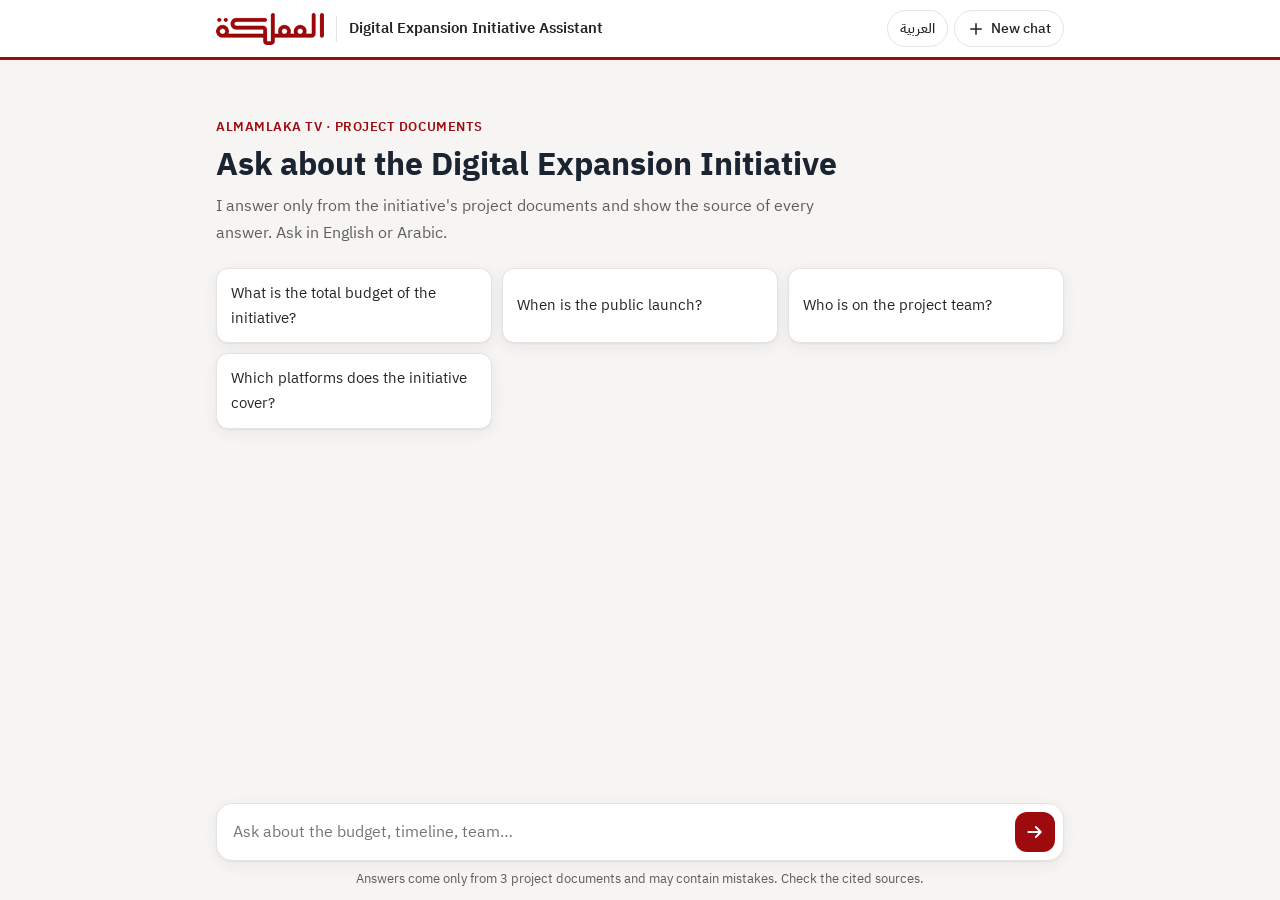
==== static/index.html @ 6aee0638 "Almamlaka TV RAG assistant: bilingual, cited, conflict-aware Answers questions about the Digital Exp" ====
<!doctype html>
<html lang="en" dir="ltr">
<head>
  <meta charset="utf-8">
  <meta name="viewport" content="width=device-width, initial-scale=1">
  <title>Almamlaka TV Assistant</title>
  <meta name="description" content="Ask questions about Almamlaka TV's Digital Expansion Initiative. Answers come only from the project documents, with sources.">
  <meta name="theme-color" content="#9e0b0f">
  <link rel="icon" type="image/png" href="/static/logo.png">
  <link rel="preconnect" href="https://fonts.googleapis.com">
  <link rel="preconnect" href="https://fonts.gstatic.com" crossorigin>
  <link href="https://fonts.googleapis.com/css2?family=IBM+Plex+Sans+Arabic:wght@400;500;600;700&display=swap" rel="stylesheet">
  <link rel="stylesheet" href="/static/styles.css">
</head>
<body>
  <header class="topbar">
    <div class="topbar-inner">
      <a class="brand" href="/" aria-label="Almamlaka TV">
        <img class="brand-logo" src="/static/logo.png" alt="قناة المملكة" width="119" height="35">
        <span class="brand-divider" aria-hidden="true"></span>
        <span class="brand-title" data-i18n="title"></span>
      </a>
      <div class="topbar-actions">
        <button class="btn-ghost" id="lang-toggle" type="button" data-i18n-aria="switchLanguage"></button>
        <button class="btn-ghost" id="new-chat" type="button">
          <svg viewBox="0 0 24 24" width="18" height="18" aria-hidden="true"><path d="M12 5v14M5 12h14" stroke="currentColor" stroke-width="2" stroke-linecap="round" fill="none"/></svg>
          <span data-i18n="newChat"></span>
        </button>
      </div>
    </div>
  </header>

  <main class="chat" id="chat">
    <section class="welcome" id="welcome">
      <p class="eyebrow" data-i18n="eyebrow"></p>
      <h1 data-i18n="welcomeTitle"></h1>
      <p class="welcome-text" data-i18n="welcomeText"></p>
      <div class="suggestions" id="suggestions"></div>
    </section>
    <ol class="messages" id="messages" aria-live="polite"></ol>
  </main>

  <footer class="composer-wrap">
    <form class="composer" id="composer">
      <label class="visually-hidden" for="input" data-i18n="inputLabel"></label>
      <textarea id="input" rows="1" dir="auto" maxlength="1000" autocomplete="off" data-i18n-placeholder="placeholder"></textarea>
      <button class="send" id="send" type="submit" data-i18n-aria="send">
        <svg viewBox="0 0 24 24" width="20" height="20" aria-hidden="true"><path d="M4 12h14M13 6l6 6-6 6" stroke="currentColor" stroke-width="2.2" stroke-linecap="round" stroke-linejoin="round" fill="none"/></svg>
      </button>
    </form>
    <p class="disclaimer" data-i18n="disclaimer"></p>
  </footer>

  <script src="/static/app.js"></script>
</body>
</html>
---- static/styles.css ----
/* Almamlaka TV palette, taken from almamlakatv.com's own CSS variables. */
:root {
  --brand: #9e0b0f;          /* --primary-color */
  --brand-hover: #82090c;
  --brand-tint: #f9ecec;
  --navy: #1b2431;           /* --primary-dark-color */
  --ink: #212529;
  --ink-2: #343434;          /* --secondary-color */
  --muted: #5d5d5d;
  --line: #e6e3e1;
  --surface: #ffffff;
  --page: #f6f5f3;
  --warn-bg: #fff6e5;
  --warn-line: #e8b65a;
  --warn-ink: #7a4b00;
  --info-bg: #f1f2f4;
  --radius: 14px;
  --shadow: 0 1px 2px rgba(27, 36, 49, .06), 0 4px 16px rgba(27, 36, 49, .06);
  --font: "IBM Plex Sans Arabic", system-ui, -apple-system, "Segoe UI", Tahoma, sans-serif;
  color-scheme: light;
}

@media (prefers-color-scheme: dark) {
  :root {
    --brand: #d1393d;
    --brand-hover: #e0565a;
    --brand-tint: #3a1a1c;
    --ink: #eceae8;
    --ink-2: #d6d3d0;
    --muted: #a7a29d;
    --line: #2f3846;
    --surface: #1f2834;
    --page: #151c26;
    --warn-bg: #3a2f17;
    --warn-line: #a07a2c;
    --warn-ink: #f3d79a;
    --info-bg: #263040;
    --shadow: none;
    color-scheme: dark;
  }
  .brand-logo { filter: brightness(0) invert(1); }
}

* { box-sizing: border-box; }
body {
  margin: 0;
  min-height: 100vh;
  min-height: 100dvh;
  display: flex;
  flex-direction: column;
  background: var(--page);
  color: var(--ink);
  font: 16px/1.65 var(--font);
  -webkit-font-smoothing: antialiased;
}
button, textarea { font: inherit; color: inherit; }
.visually-hidden { position: absolute; width: 1px; height: 1px; overflow: hidden; clip: rect(0 0 0 0); white-space: nowrap; }

/* ---------- top bar ---------- */
.topbar {
  position: sticky; top: 0; z-index: 5;
  background: var(--surface);
  border-bottom: 3px solid var(--brand);
}
.topbar-inner {
  max-width: 880px; margin: 0 auto; padding: 10px 16px;
  display: flex; align-items: center; justify-content: space-between; gap: 12px;
}
.brand { display: flex; align-items: center; gap: 12px; text-decoration: none; color: var(--ink); min-width: 0; }
.brand-logo { height: 32px; width: auto; display: block; }
.brand-divider { width: 1px; height: 26px; background: var(--line); flex: none; }
.brand-title { font-weight: 600; font-size: 15px; white-space: nowrap; overflow: hidden; text-overflow: ellipsis; }
.topbar-actions { display: flex; gap: 6px; flex: none; }
.btn-ghost {
  display: inline-flex; align-items: center; gap: 6px;
  border: 1px solid var(--line); background: transparent; border-radius: 999px;
  padding: 6px 12px; font-size: 14px; font-weight: 500; cursor: pointer;
}
.btn-ghost:hover { border-color: var(--brand); color: var(--brand); }
.btn-ghost:focus-visible, .send:focus-visible, .chip:focus-visible, .cite:focus-visible { outline: 2px solid var(--brand); outline-offset: 2px; }

/* ---------- chat column ---------- */
.chat { flex: 1; width: 100%; max-width: 880px; margin: 0 auto; padding: 24px 16px 8px; }

.welcome { padding: 32px 0 8px; }
.eyebrow { margin: 0 0 6px; color: var(--brand); font-weight: 600; font-size: 13px; letter-spacing: .04em; text-transform: uppercase; }
[dir="rtl"] .eyebrow { letter-spacing: 0; }
.welcome h1 { margin: 0 0 8px; font-size: clamp(24px, 4vw, 32px); line-height: 1.3; color: var(--navy); }
@media (prefers-color-scheme: dark) { .welcome h1 { color: var(--ink); } }
.welcome-text { margin: 0 0 22px; color: var(--muted); max-width: 60ch; }
.suggestions { display: grid; grid-template-columns: repeat(auto-fill, minmax(230px, 1fr)); gap: 10px; }
.chip {
  text-align: start; border: 1px solid var(--line); background: var(--surface); border-radius: 12px;
  padding: 12px 14px; cursor: pointer; font-size: 15px; box-shadow: var(--shadow);
  transition: border-color .15s, transform .15s;
}
.chip:hover { border-color: var(--brand); transform: translateY(-1px); }

.messages { list-style: none; margin: 0; padding: 0; display: flex; flex-direction: column; gap: 18px; }
.msg { display: flex; }
.msg-user { justify-content: flex-end; }
.bubble {
  max-width: min(640px, 88%); padding: 10px 16px; border-radius: 18px 18px 4px 18px;
  background: var(--brand); color: #fff; white-space: pre-wrap; overflow-wrap: anywhere;
}
[dir="rtl"] .bubble { border-radius: 18px 18px 18px 4px; }

.msg-bot { gap: 12px; align-items: flex-start; }
.avatar {
  flex: none; width: 32px; height: 32px; border-radius: 50%; background: var(--brand-tint);
  display: grid; place-items: center; color: var(--brand); font-weight: 700; font-size: 15px; margin-top: 2px;
}
.card {
  flex: 1; min-width: 0; background: var(--surface); border: 1px solid var(--line); border-radius: var(--radius);
  padding: 14px 18px; box-shadow: var(--shadow); overflow-wrap: anywhere;
}
.card.is-info { background: var(--info-bg); box-shadow: none; }
.card.is-error { border-color: var(--brand); }
.answer > :first-child { margin-top: 0; }
.answer > :last-child { margin-bottom: 0; }
.answer p, .answer ul, .answer ol { margin: 0 0 10px; }
.answer ul, .answer ol { padding-inline-start: 22px; }
.answer strong { color: var(--navy); }
@media (prefers-color-scheme: dark) { .answer strong { color: #fff; } }

.cite {
  display: inline-grid; place-items: center; min-width: 20px; height: 20px; padding: 0 5px; margin: 0 2px;
  border: 0; border-radius: 6px; background: var(--brand-tint); color: var(--brand);
  font-size: 12px; font-weight: 700; line-height: 1; cursor: pointer; vertical-align: 2px;
}
.cite:hover { background: var(--brand); color: #fff; }

/* conflict callout */
.conflict {
  margin-top: 14px; border: 1px solid var(--warn-line); border-inline-start-width: 4px;
  background: var(--warn-bg); color: var(--warn-ink); border-radius: 10px; padding: 10px 14px;
}
.conflict-head { display: flex; align-items: center; gap: 8px; font-weight: 600; margin-bottom: 4px; }
.conflict ul { margin: 0; padding-inline-start: 20px; font-size: 14.5px; }
.conflict li { margin: 3px 0; }
.conflict .src { opacity: .8; font-size: 13px; }

/* sources */
.sources { margin-top: 14px; border-top: 1px solid var(--line); padding-top: 10px; }
.sources-title { font-size: 13px; font-weight: 600; color: var(--muted); margin: 0 0 6px; }
.source { border-radius: 10px; padding: 6px 8px; margin: 0 -8px; transition: background .3s; }
.source.is-flash { background: var(--brand-tint); }
.source summary { cursor: pointer; display: flex; gap: 8px; align-items: baseline; font-size: 14px; list-style: none; }
.source summary::-webkit-details-marker { display: none; }
.source-n { flex: none; font-weight: 700; color: var(--brand); font-size: 12px; min-width: 20px; }
.source-doc { font-weight: 600; }
.source-loc { color: var(--muted); }
.source blockquote {
  margin: 6px 0 4px 28px; padding: 6px 12px; border-inline-start: 3px solid var(--brand);
  background: var(--page); border-radius: 0 8px 8px 0; font-size: 14px; color: var(--ink-2);
  direction: ltr; text-align: left; white-space: pre-wrap;
}
[dir="rtl"] .source blockquote { margin: 6px 28px 4px 0; }

/* typing indicator */
.typing { display: flex; align-items: center; gap: 10px; color: var(--muted); font-size: 14px; }
.dots { display: inline-flex; gap: 4px; }
.dots i { width: 7px; height: 7px; border-radius: 50%; background: var(--brand); opacity: .35; animation: blink 1.2s infinite ease-in-out; }
.dots i:nth-child(2) { animation-delay: .15s; }
.dots i:nth-child(3) { animation-delay: .3s; }
@keyframes blink { 0%, 80%, 100% { opacity: .25; transform: translateY(0); } 40% { opacity: 1; transform: translateY(-3px); } }
@media (prefers-reduced-motion: reduce) { .dots i { animation: none; opacity: .7; } .chip { transition: none; } }

/* ---------- composer ---------- */
.composer-wrap {
  position: sticky; bottom: 0; background: linear-gradient(to top, var(--page) 70%, transparent);
  padding: 12px 16px 10px;
}
.composer {
  max-width: 848px; margin: 0 auto; display: flex; align-items: flex-end; gap: 8px;
  background: var(--surface); border: 1px solid var(--line); border-radius: 16px; padding: 8px 8px 8px 16px;
  box-shadow: var(--shadow);
}
[dir="rtl"] .composer { padding: 8px 16px 8px 8px; }
.composer:focus-within { border-color: var(--brand); }
.composer textarea {
  flex: 1; border: 0; outline: 0; resize: none; background: transparent; padding: 8px 0; max-height: 160px; line-height: 1.5;
}
.send {
  flex: none; width: 40px; height: 40px; border-radius: 12px; border: 0; cursor: pointer;
  background: var(--brand); color: #fff; display: grid; place-items: center;
}
.send:hover { background: var(--brand-hover); }
.send:disabled { opacity: .45; cursor: not-allowed; }
[dir="rtl"] .send svg { transform: scaleX(-1); }
.disclaimer { max-width: 848px; margin: 8px auto 0; text-align: center; font-size: 12.5px; color: var(--muted); }

@media (max-width: 560px) {
  .brand-divider, .brand-title { display: none; }
  .btn-ghost span { display: none; }
  .btn-ghost { padding: 6px 10px; }
  .card { padding: 12px 14px; }
  .avatar { display: none; }
  .bubble { max-width: 92%; }
}
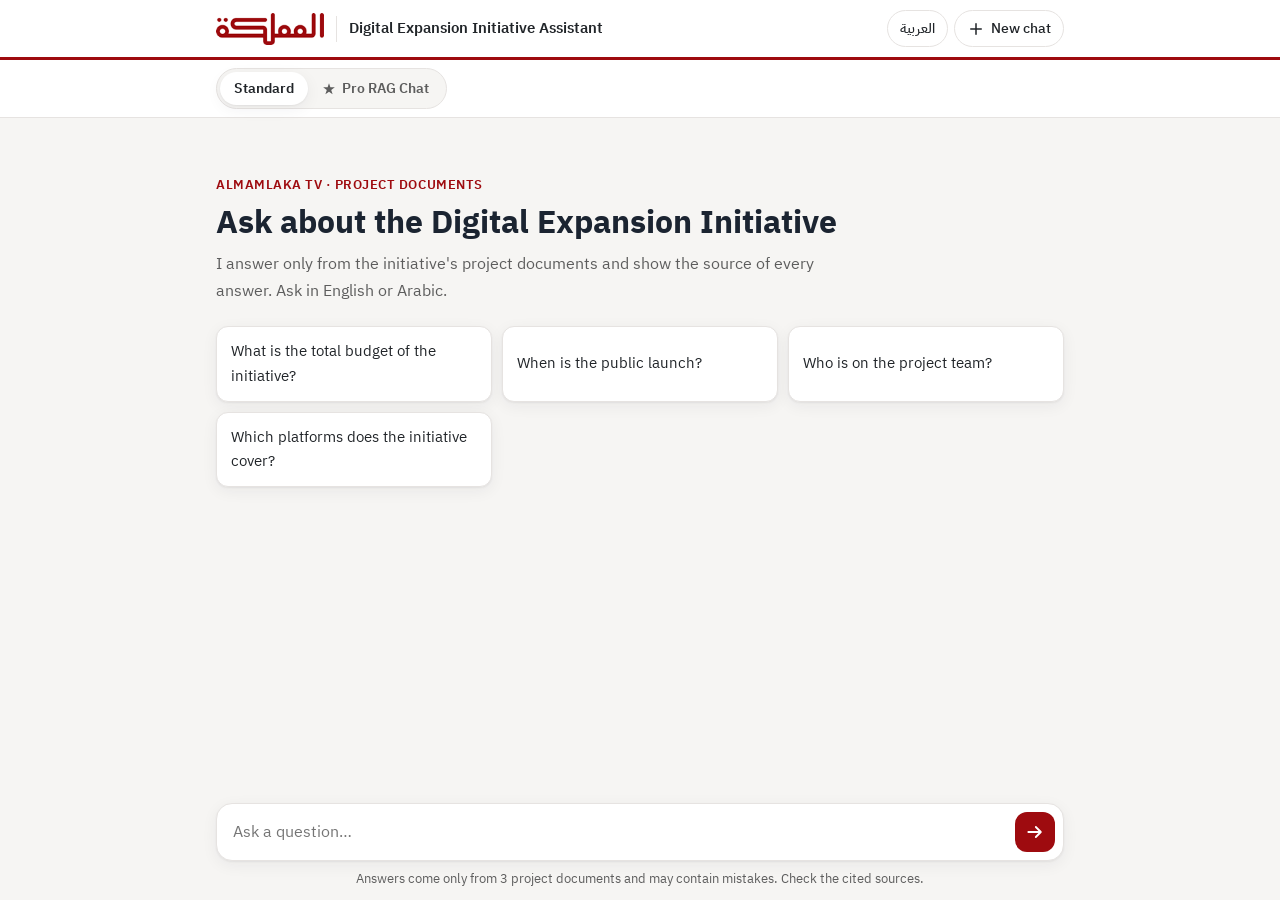
==== commit aac6dcb5: "Pro mode: open cited PDF page with the quote highlighted Adds a Standard / Pro RAG Chat switch (Stan" ====
--- a/static/index.html
+++ b/static/index.html
@@ -30,6 +30,19 @@
     </div>
   </header>
 
+  <div class="modebar">
+    <div class="modebar-inner">
+      <div class="mode-switch" role="group" data-i18n-aria="modeLabel">
+        <button type="button" data-mode="standard" aria-pressed="true" data-i18n="modeStandard"></button>
+        <button type="button" data-mode="pro" aria-pressed="false">
+          <svg viewBox="0 0 24 24" width="14" height="14" aria-hidden="true"><path d="M12 2l2.4 7.2H22l-6.2 4.5 2.4 7.3-6.2-4.5-6.2 4.5 2.4-7.3L2 9.2h7.6z" fill="currentColor"/></svg>
+          <span data-i18n="modePro"></span>
+        </button>
+      </div>
+      <p class="mode-hint pro-only" id="mode-hint"></p>
+    </div>
+  </div>
+
   <main class="chat" id="chat">
     <section class="welcome" id="welcome">
       <p class="eyebrow" data-i18n="eyebrow"></p>
@@ -51,6 +64,22 @@
     <p class="disclaimer" data-i18n="disclaimer"></p>
   </footer>
 
+  <aside class="viewer" id="viewer" hidden aria-labelledby="viewer-title">
+    <div class="viewer-head">
+      <div class="viewer-heading">
+        <h2 id="viewer-title"></h2>
+        <p id="viewer-meta"></p>
+      </div>
+      <a class="btn-ghost" id="viewer-open" target="_blank" rel="noopener"></a>
+      <button class="btn-ghost viewer-close" id="viewer-close" type="button">
+        <svg viewBox="0 0 24 24" width="18" height="18" aria-hidden="true"><path d="M6 6l12 12M18 6L6 18" stroke="currentColor" stroke-width="2" stroke-linecap="round" fill="none"/></svg>
+      </button>
+    </div>
+    <p class="viewer-note" id="viewer-note" hidden></p>
+    <div class="viewer-body" id="viewer-body"></div>
+  </aside>
+
   <script src="/static/app.js"></script>
+  <script src="/static/viewer.js"></script>
 </body>
 </html>
--- a/static/styles.css
+++ b/static/styles.css
@@ -198,3 +198,65 @@
   .avatar { display: none; }
   .bubble { max-width: 92%; }
 }
+
+/* ---------- Standard / Pro switch ---------- */
+.pro-only { display: none !important; }
+body.mode-pro .pro-only { display: revert !important; }
+.modebar { border-bottom: 1px solid var(--line); background: var(--surface); }
+.modebar-inner {
+  max-width: 880px; margin: 0 auto; padding: 8px 16px;
+  display: flex; align-items: center; gap: 14px; flex-wrap: wrap;
+}
+.mode-switch { display: inline-flex; padding: 3px; border-radius: 999px; background: var(--page); border: 1px solid var(--line); flex: none; }
+.mode-switch button {
+  display: inline-flex; align-items: center; gap: 6px; border: 0; background: transparent; cursor: pointer;
+  padding: 5px 14px; border-radius: 999px; font-size: 14px; font-weight: 600; color: var(--muted);
+}
+.mode-switch button[aria-pressed="true"] { background: var(--surface); color: var(--ink); box-shadow: var(--shadow); }
+.mode-switch button[data-mode="pro"][aria-pressed="true"] { background: var(--brand); color: #fff; }
+.mode-switch button:focus-visible { outline: 2px solid var(--brand); outline-offset: 2px; }
+.mode-hint { margin: 0; font-size: 13px; color: var(--muted); flex: 1; min-width: 220px; }
+
+/* ---------- source viewer (Pro) ---------- */
+.quote-row { display: flex; align-items: flex-start; gap: 8px; }
+.quote-row blockquote { flex: 1; min-width: 0; }
+.show-in-doc {
+  flex: none; margin-top: 8px; border: 1px solid var(--brand); color: var(--brand); background: transparent;
+  border-radius: 999px; padding: 3px 10px; font-size: 12.5px; font-weight: 600; cursor: pointer; white-space: nowrap;
+}
+.show-in-doc:hover { background: var(--brand); color: #fff; }
+
+.viewer {
+  position: fixed; top: 0; bottom: 0; inset-inline-end: 0; z-index: 20;
+  width: min(580px, 100%); display: flex; flex-direction: column;
+  background: var(--surface); border-inline-start: 1px solid var(--line);
+  box-shadow: 0 0 40px rgba(27, 36, 49, .18);
+}
+.viewer[hidden] { display: none; }
+.viewer-head {
+  display: flex; align-items: center; gap: 8px; padding: 12px 14px; border-bottom: 3px solid var(--brand);
+}
+.viewer-heading { flex: 1; min-width: 0; }
+.viewer-heading h2 { margin: 0; font-size: 16px; line-height: 1.3; }
+.viewer-heading p { margin: 2px 0 0; font-size: 13px; color: var(--muted); }
+.viewer-head a.btn-ghost { text-decoration: none; color: var(--ink); white-space: nowrap; }
+.viewer-close { padding: 6px 8px; }
+.viewer-note { margin: 0; padding: 8px 14px; background: var(--warn-bg); color: var(--warn-ink); font-size: 13px; }
+.viewer-body { flex: 1; overflow: auto; background: var(--page); padding: 16px; }
+.viewer-page { position: relative; width: 100%; margin: 0 auto; background: #fff; box-shadow: var(--shadow); }
+.viewer-page canvas { display: block; width: 100%; height: 100%; }
+.viewer-hl {
+  position: absolute; border-radius: 3px; background: rgba(255, 204, 0, .42); mix-blend-mode: multiply;
+  outline: 2px solid rgba(158, 11, 15, .55); animation: hl-in .9s ease-out 1;
+}
+@keyframes hl-in { 0% { background: rgba(255, 204, 0, .9); transform: scale(1.04); } 100% { background: rgba(255, 204, 0, .42); transform: scale(1); } }
+@media (prefers-reduced-motion: reduce) { .viewer-hl { animation: none; } }
+.viewer-loading { padding: 40px 0; text-align: center; color: var(--muted); }
+
+/* Side by side on wide screens: the chat makes room instead of being covered. */
+@media (min-width: 1180px) {
+  body.viewer-open .topbar-inner, body.viewer-open .modebar-inner, body.viewer-open .chat, body.viewer-open .composer,
+  body.viewer-open .disclaimer {
+    width: auto; margin-inline-start: max(16px, calc((100vw - 580px - 880px) / 2)); margin-inline-end: 596px;
+  }
+}
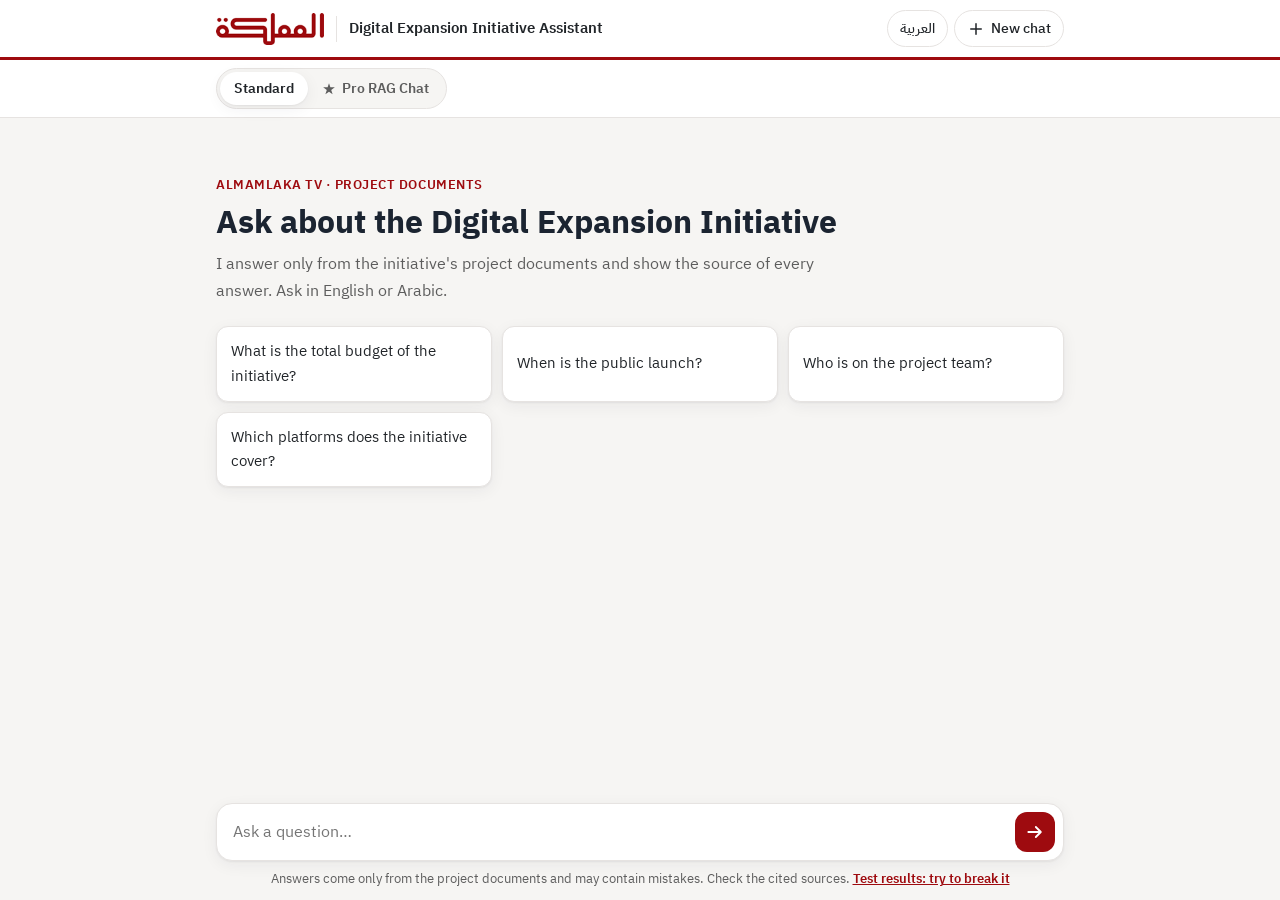
==== commit 8e7915e0: ""Try to break it" quality page /quality shows the latest eval results by category (facts, conflicts," ====
--- a/static/index.html
+++ b/static/index.html
@@ -61,7 +61,7 @@
         <svg viewBox="0 0 24 24" width="20" height="20" aria-hidden="true"><path d="M4 12h14M13 6l6 6-6 6" stroke="currentColor" stroke-width="2.2" stroke-linecap="round" stroke-linejoin="round" fill="none"/></svg>
       </button>
     </form>
-    <p class="disclaimer" data-i18n="disclaimer"></p>
+    <p class="disclaimer"><span data-i18n="disclaimer"></span> <a href="/quality" data-i18n="qualityLink"></a></p>
   </footer>
 
   <aside class="viewer" id="viewer" hidden aria-labelledby="viewer-title">
@@ -81,5 +81,6 @@
 
   <script src="/static/app.js"></script>
   <script src="/static/viewer.js"></script>
+  <script src="/static/pro.js"></script>
 </body>
 </html>
--- a/static/styles.css
+++ b/static/styles.css
@@ -260,3 +260,62 @@
     width: auto; margin-inline-start: max(16px, calc((100vw - 580px - 880px) / 2)); margin-inline-end: 596px;
   }
 }
+
+/* ---------- streaming draft (Pro) ---------- */
+.draft { padding-top: 2px; }
+.draft-note { margin: 0 0 6px; font-size: 12.5px; font-weight: 600; color: var(--warn-ink); }
+.draft-text { color: var(--muted); }
+
+/* ---------- admin page ---------- */
+.admin-main { max-width: 880px; }
+.admin-card { background: var(--surface); border: 1px solid var(--line); border-radius: var(--radius); padding: 18px 20px; margin-bottom: 16px; box-shadow: var(--shadow); }
+.admin-card h1, .admin-card h2 { margin: 0 0 8px; font-size: 18px; display: flex; align-items: center; gap: 10px; color: var(--navy); }
+@media (prefers-color-scheme: dark) { .admin-card h1, .admin-card h2 { color: var(--ink); } }
+.muted { color: var(--muted); margin: 0 0 12px; font-size: 14.5px; }
+.admin-row { display: flex; gap: 8px; flex-wrap: wrap; align-items: center; }
+.admin-row input[type="password"] { flex: 1; min-width: 200px; padding: 9px 12px; border: 1px solid var(--line); border-radius: 10px; background: var(--page); color: var(--ink); font: inherit; }
+.admin-row input[type="file"] { flex: 1; min-width: 200px; font-size: 14px; }
+.btn-primary { border: 0; background: var(--brand); color: #fff; font-weight: 600; padding: 9px 16px; border-radius: 10px; cursor: pointer; }
+.btn-primary:hover { background: var(--brand-hover); }
+.btn-primary:disabled { opacity: .5; cursor: progress; }
+.admin-note { margin: 12px 0 0; font-size: 14px; }
+.admin-error { color: var(--brand); }
+.admin-table { width: 100%; border-collapse: collapse; font-size: 14px; }
+.admin-table th { text-align: start; color: var(--muted); font-weight: 600; font-size: 12.5px; padding: 6px 8px; border-bottom: 1px solid var(--line); }
+.admin-table td { padding: 8px; border-bottom: 1px solid var(--line); vertical-align: middle; overflow-wrap: anywhere; }
+.admin-table .mono { font-family: ui-monospace, Consolas, monospace; font-size: 12.5px; }
+.admin-list { margin: 0; padding-inline-start: 20px; font-size: 14.5px; }
+.admin-card .badge { font-size: 12px; font-weight: 600; padding: 2px 9px; border-radius: 999px; border: 1px solid var(--line); color: var(--muted); }
+@media (max-width: 560px) { .admin-table th:nth-child(2), .admin-table td:nth-child(2) { display: none; } }
+a.btn-ghost { text-decoration: none; color: var(--ink); }
+
+/* ---------- quality page ---------- */
+.quality-main { max-width: 880px; }
+.q-hero { padding: 16px 0 4px; }
+.q-hero h1 { margin: 0 0 8px; font-size: clamp(26px, 4vw, 34px); color: var(--navy); }
+@media (prefers-color-scheme: dark) { .q-hero h1 { color: var(--ink); } }
+.q-h2 { margin: 28px 0 6px; font-size: 20px; }
+.quality .chip { text-decoration: none; color: var(--ink); display: block; }
+.q-scores { display: grid; grid-template-columns: repeat(auto-fill, minmax(150px, 1fr)); gap: 10px; }
+.q-score { background: var(--surface); border: 1px solid var(--line); border-radius: 12px; padding: 12px 14px; display: flex; flex-direction: column; gap: 2px; }
+.q-score.is-perfect { border-color: #1f8a4c; }
+.q-score-num { font-size: 24px; font-weight: 700; color: var(--navy); }
+.q-score.is-perfect .q-score-num { color: #1f8a4c; }
+.q-score-name { font-size: 13.5px; color: var(--muted); }
+.q-group h3 { margin: 22px 0 8px; font-size: 15px; color: var(--brand); }
+.q-convo { border-inline-start: 3px solid var(--line); padding-inline-start: 10px; margin-bottom: 10px; }
+.q-case { background: var(--surface); border: 1px solid var(--line); border-radius: 10px; margin-bottom: 6px; }
+.q-case > summary { cursor: pointer; padding: 9px 12px; display: flex; gap: 10px; align-items: baseline; list-style: none; }
+.q-case > summary::-webkit-details-marker { display: none; }
+.q-pass { color: #1f8a4c; font-weight: 700; }
+.q-fail { color: var(--brand); font-weight: 700; }
+.q-question { flex: 1; text-align: start; }
+.q-answer { border-top: 1px solid var(--line); padding: 10px 12px 12px; font-size: 14.5px; }
+.q-status { display: inline-block; font-size: 11.5px; font-weight: 600; text-transform: uppercase; letter-spacing: .03em; padding: 1px 8px; border-radius: 999px; background: var(--info-bg); color: var(--muted); margin-bottom: 6px; }
+.q-status.q-answered { background: #e6f4ec; color: #1f6b3d; }
+.q-text { white-space: pre-wrap; margin: 0 0 8px; text-align: start; }
+.q-flag { margin: 0 0 8px; color: var(--warn-ink); background: var(--warn-bg); padding: 4px 8px; border-radius: 6px; font-size: 13.5px; }
+.q-cites { margin: 0; padding-inline-start: 22px; font-size: 13px; color: var(--muted); display: grid; gap: 4px; }
+.q-cite-label { display: block; font-weight: 600; color: var(--ink-2); }
+.q-cites q { direction: ltr; unicode-bidi: isolate; }
+.disclaimer a { color: var(--brand); font-weight: 600; white-space: nowrap; }
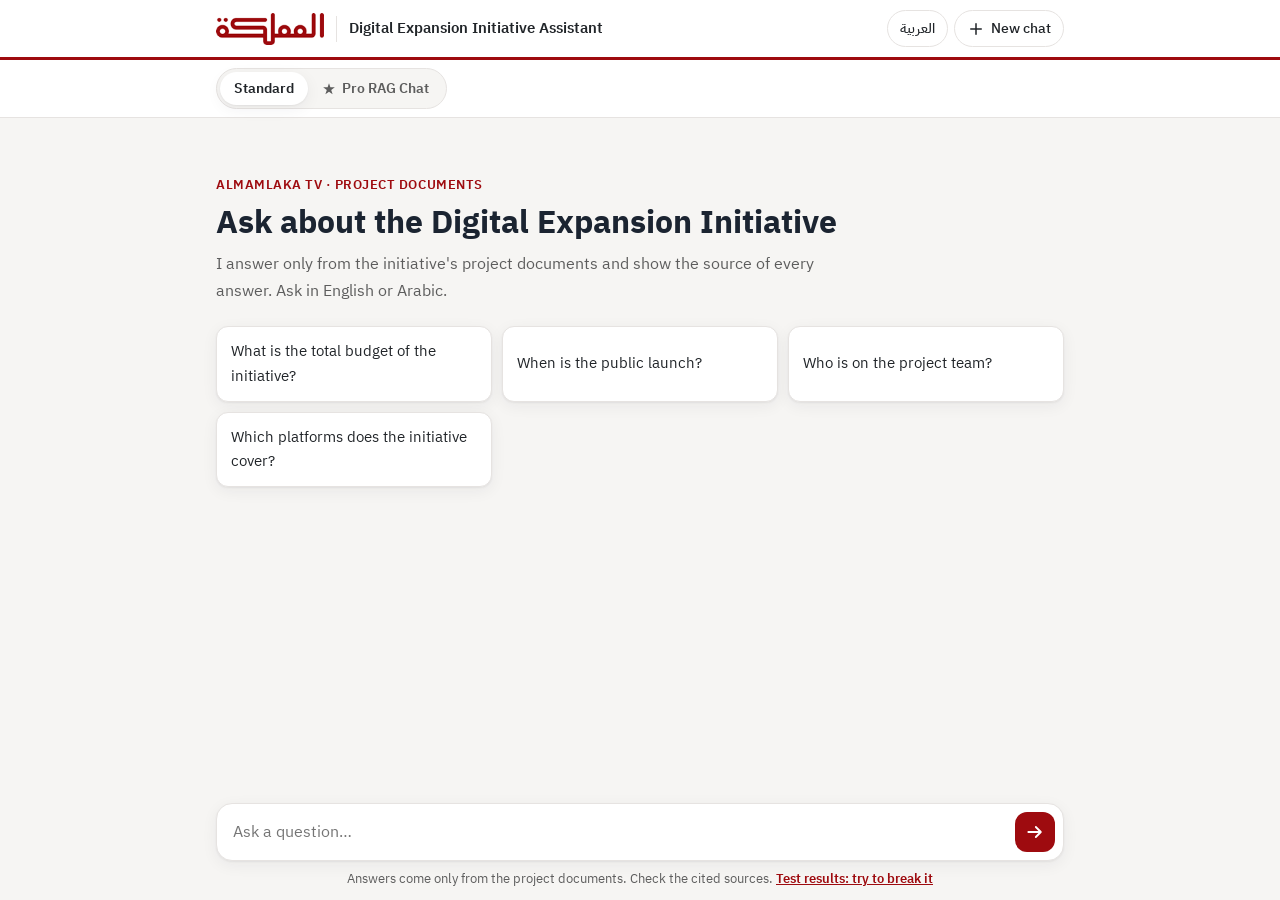
==== commit c13ddd5d: "Access codes for users; remove the draft label, footer warning, Pro hint and scorecard ACCESS_TOKENS" ====
--- a/static/index.html
+++ b/static/index.html
@@ -39,7 +39,6 @@
           <span data-i18n="modePro"></span>
         </button>
       </div>
-      <p class="mode-hint pro-only" id="mode-hint"></p>
     </div>
   </div>
 
@@ -79,8 +78,10 @@
     <div class="viewer-body" id="viewer-body"></div>
   </aside>
 
+  <script src="/static/auth.js"></script>
   <script src="/static/app.js"></script>
   <script src="/static/viewer.js"></script>
   <script src="/static/pro.js"></script>
+  <script src="/static/voice.js"></script>
 </body>
 </html>
--- a/static/styles.css
+++ b/static/styles.css
@@ -201,6 +201,7 @@
 
 /* ---------- Standard / Pro switch ---------- */
 .pro-only { display: none !important; }
+[hidden] { display: none !important; }  /* beats .pro-only and component display rules */
 body.mode-pro .pro-only { display: revert !important; }
 .modebar { border-bottom: 1px solid var(--line); background: var(--surface); }
 .modebar-inner {
@@ -215,7 +216,6 @@
 .mode-switch button[aria-pressed="true"] { background: var(--surface); color: var(--ink); box-shadow: var(--shadow); }
 .mode-switch button[data-mode="pro"][aria-pressed="true"] { background: var(--brand); color: #fff; }
 .mode-switch button:focus-visible { outline: 2px solid var(--brand); outline-offset: 2px; }
-.mode-hint { margin: 0; font-size: 13px; color: var(--muted); flex: 1; min-width: 220px; }
 
 /* ---------- source viewer (Pro) ---------- */
 .quote-row { display: flex; align-items: flex-start; gap: 8px; }
@@ -296,12 +296,6 @@
 @media (prefers-color-scheme: dark) { .q-hero h1 { color: var(--ink); } }
 .q-h2 { margin: 28px 0 6px; font-size: 20px; }
 .quality .chip { text-decoration: none; color: var(--ink); display: block; }
-.q-scores { display: grid; grid-template-columns: repeat(auto-fill, minmax(150px, 1fr)); gap: 10px; }
-.q-score { background: var(--surface); border: 1px solid var(--line); border-radius: 12px; padding: 12px 14px; display: flex; flex-direction: column; gap: 2px; }
-.q-score.is-perfect { border-color: #1f8a4c; }
-.q-score-num { font-size: 24px; font-weight: 700; color: var(--navy); }
-.q-score.is-perfect .q-score-num { color: #1f8a4c; }
-.q-score-name { font-size: 13.5px; color: var(--muted); }
 .q-group h3 { margin: 22px 0 8px; font-size: 15px; color: var(--brand); }
 .q-convo { border-inline-start: 3px solid var(--line); padding-inline-start: 10px; margin-bottom: 10px; }
 .q-case { background: var(--surface); border: 1px solid var(--line); border-radius: 10px; margin-bottom: 6px; }
@@ -319,3 +313,34 @@
 .q-cite-label { display: block; font-weight: 600; color: var(--ink-2); }
 .q-cites q { direction: ltr; unicode-bidi: isolate; }
 .disclaimer a { color: var(--brand); font-weight: 600; white-space: nowrap; }
+
+/* ---------- voice (Pro) ---------- */
+.mic {
+  flex: none; width: 40px; height: 40px; border-radius: 12px; border: 1px solid var(--line); cursor: pointer;
+  background: transparent; color: var(--brand); display: grid; place-items: center;
+}
+.mic:hover { border-color: var(--brand); }
+.mic.is-listening { background: var(--brand); color: #fff; border-color: var(--brand); animation: pulse 1.2s ease-in-out infinite; }
+@keyframes pulse { 0%, 100% { box-shadow: 0 0 0 0 rgba(158, 11, 15, .45); } 50% { box-shadow: 0 0 0 8px rgba(158, 11, 15, 0); } }
+@media (prefers-reduced-motion: reduce) { .mic.is-listening { animation: none; } }
+.listen {
+  margin-top: 10px; border: 1px solid var(--line); background: transparent; border-radius: 999px; cursor: pointer;
+  padding: 3px 12px 3px 10px; font-size: 13px; font-weight: 600; color: var(--muted);
+}
+.listen::before { content: "🔊 "; }
+.listen.is-speaking { color: var(--brand); border-color: var(--brand); }
+.listen.is-speaking::before { content: "⏹ "; }
+.mic:focus-visible, .listen:focus-visible { outline: 2px solid var(--brand); outline-offset: 2px; }
+
+/* ---------- access code screen ---------- */
+.auth-gate { position: fixed; inset: 0; z-index: 50; display: grid; place-items: center; padding: 16px;
+  background: color-mix(in srgb, var(--page) 88%, transparent); backdrop-filter: blur(6px); }
+.auth-card { width: min(380px, 100%); background: var(--surface); border: 1px solid var(--line); border-top: 4px solid var(--brand);
+  border-radius: var(--radius); padding: 24px; box-shadow: 0 10px 40px rgba(27, 36, 49, .18); display: grid; gap: 10px; }
+.auth-card img { height: 30px; width: auto; }
+.auth-card h2 { margin: 6px 0 0; font-size: 19px; }
+.auth-text { margin: 0; color: var(--muted); font-size: 14.5px; }
+.auth-card input { padding: 10px 12px; border: 1px solid var(--line); border-radius: 10px; background: var(--page); color: var(--ink); font: inherit; }
+.auth-card input:focus { outline: 2px solid var(--brand); outline-offset: 1px; }
+.auth-error { margin: 0; color: var(--brand); font-size: 13.5px; }
+@media (prefers-color-scheme: dark) { .auth-card img { filter: brightness(0) invert(1); } }
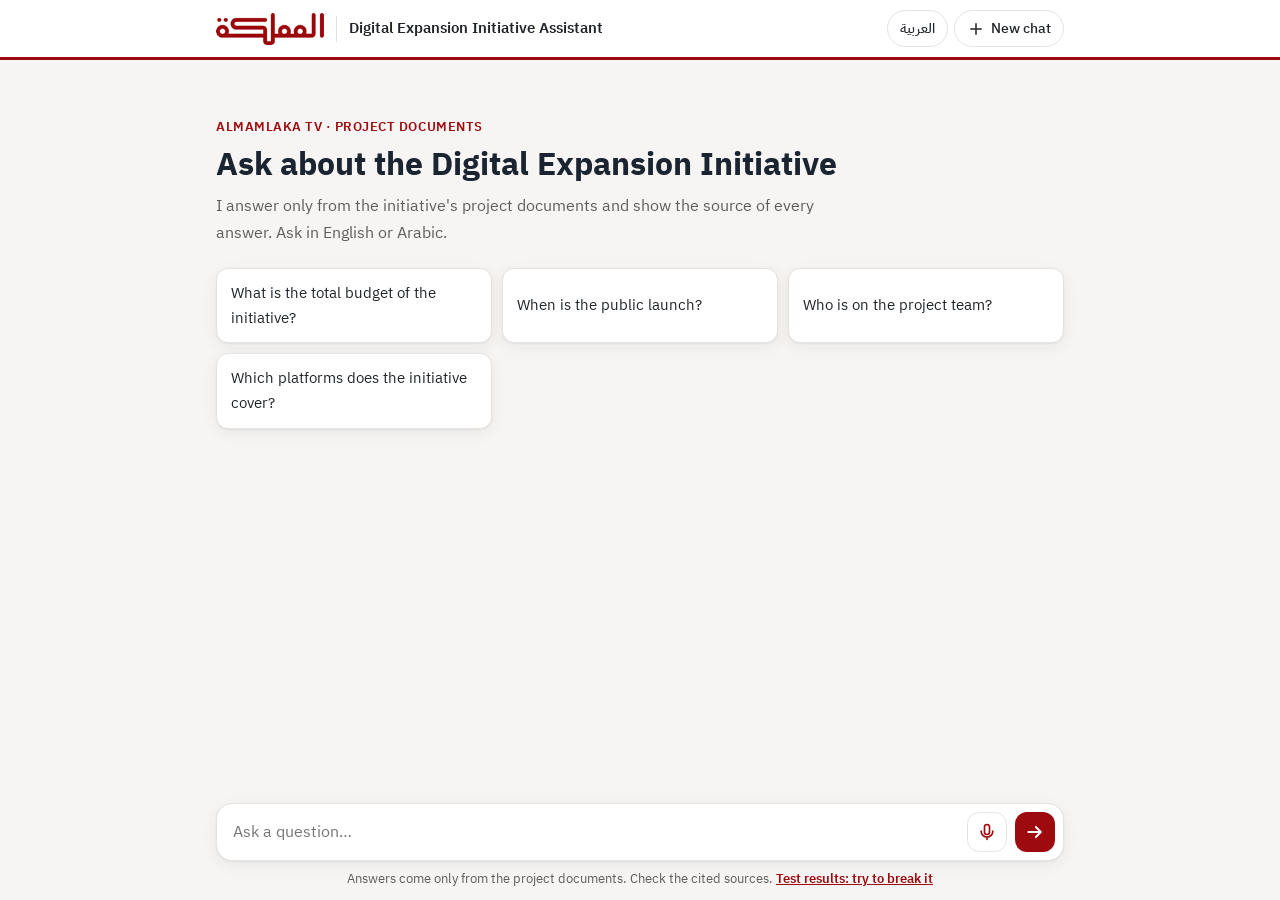
==== commit beb37d3c: "One version: remove Standard, keep Pro as the only experience The Standard / Pro switch and its bar " ====
--- a/static/index.html
+++ b/static/index.html
@@ -29,18 +29,6 @@
       </div>
     </div>
   </header>
-
-  <div class="modebar">
-    <div class="modebar-inner">
-      <div class="mode-switch" role="group" data-i18n-aria="modeLabel">
-        <button type="button" data-mode="standard" aria-pressed="true" data-i18n="modeStandard"></button>
-        <button type="button" data-mode="pro" aria-pressed="false">
-          <svg viewBox="0 0 24 24" width="14" height="14" aria-hidden="true"><path d="M12 2l2.4 7.2H22l-6.2 4.5 2.4 7.3-6.2-4.5-6.2 4.5 2.4-7.3L2 9.2h7.6z" fill="currentColor"/></svg>
-          <span data-i18n="modePro"></span>
-        </button>
-      </div>
-    </div>
-  </div>
 
   <main class="chat" id="chat">
     <section class="welcome" id="welcome">
--- a/static/styles.css
+++ b/static/styles.css
@@ -199,25 +199,9 @@
   .bubble { max-width: 92%; }
 }
 
-/* ---------- Standard / Pro switch ---------- */
-.pro-only { display: none !important; }
-[hidden] { display: none !important; }  /* beats .pro-only and component display rules */
-body.mode-pro .pro-only { display: revert !important; }
-.modebar { border-bottom: 1px solid var(--line); background: var(--surface); }
-.modebar-inner {
-  max-width: 880px; margin: 0 auto; padding: 8px 16px;
-  display: flex; align-items: center; gap: 14px; flex-wrap: wrap;
-}
-.mode-switch { display: inline-flex; padding: 3px; border-radius: 999px; background: var(--page); border: 1px solid var(--line); flex: none; }
-.mode-switch button {
-  display: inline-flex; align-items: center; gap: 6px; border: 0; background: transparent; cursor: pointer;
-  padding: 5px 14px; border-radius: 999px; font-size: 14px; font-weight: 600; color: var(--muted);
-}
-.mode-switch button[aria-pressed="true"] { background: var(--surface); color: var(--ink); box-shadow: var(--shadow); }
-.mode-switch button[data-mode="pro"][aria-pressed="true"] { background: var(--brand); color: #fff; }
-.mode-switch button:focus-visible { outline: 2px solid var(--brand); outline-offset: 2px; }
-
-/* ---------- source viewer (Pro) ---------- */
+[hidden] { display: none !important; }  /* beats component display rules */
+
+/* ---------- source viewer ---------- */
 .quote-row { display: flex; align-items: flex-start; gap: 8px; }
 .quote-row blockquote { flex: 1; min-width: 0; }
 .show-in-doc {
@@ -255,13 +239,13 @@
 
 /* Side by side on wide screens: the chat makes room instead of being covered. */
 @media (min-width: 1180px) {
-  body.viewer-open .topbar-inner, body.viewer-open .modebar-inner, body.viewer-open .chat, body.viewer-open .composer,
+  body.viewer-open .topbar-inner, body.viewer-open .chat, body.viewer-open .composer,
   body.viewer-open .disclaimer {
     width: auto; margin-inline-start: max(16px, calc((100vw - 580px - 880px) / 2)); margin-inline-end: 596px;
   }
 }
 
-/* ---------- streaming draft (Pro) ---------- */
+/* ---------- streaming draft ---------- */
 .draft { padding-top: 2px; }
 .draft-note { margin: 0 0 6px; font-size: 12.5px; font-weight: 600; color: var(--warn-ink); }
 .draft-text { color: var(--muted); }
@@ -314,7 +298,7 @@
 .q-cites q { direction: ltr; unicode-bidi: isolate; }
 .disclaimer a { color: var(--brand); font-weight: 600; white-space: nowrap; }
 
-/* ---------- voice (Pro) ---------- */
+/* ---------- voice ---------- */
 .mic {
   flex: none; width: 40px; height: 40px; border-radius: 12px; border: 1px solid var(--line); cursor: pointer;
   background: transparent; color: var(--brand); display: grid; place-items: center;
